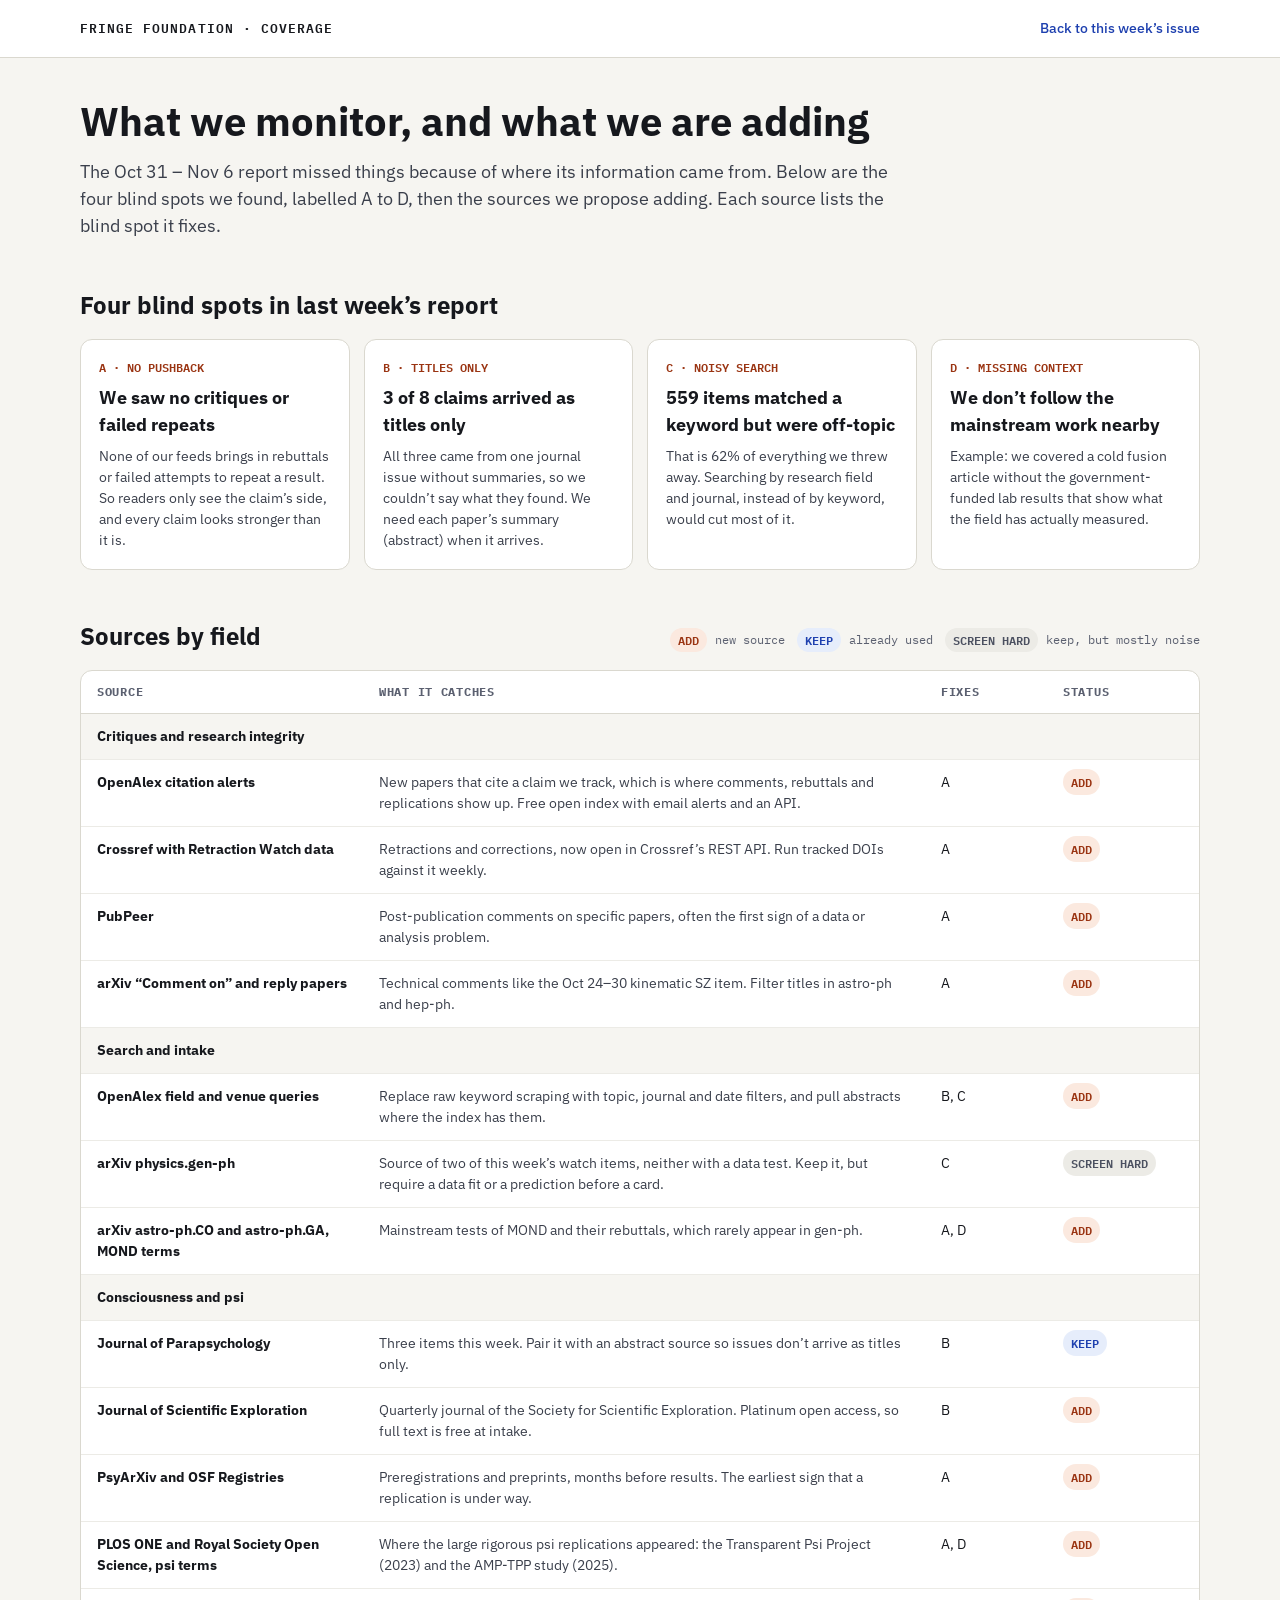
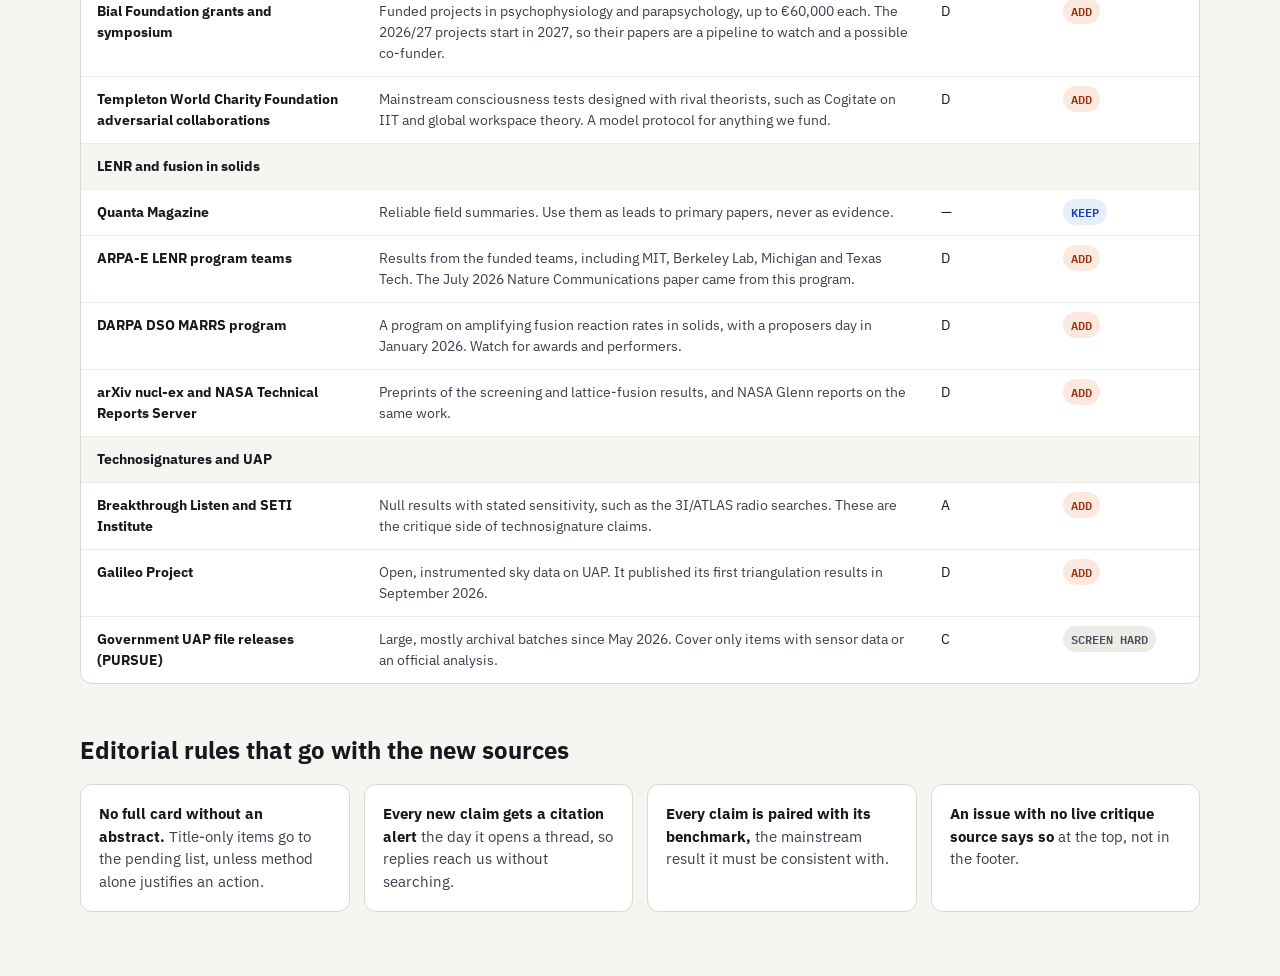
==== templates/coverage.html @ 338f52b8 "Backfill archive from design canvases; add coverage page and Fringe inbox version - Port Daily Brief" ====
<!doctype html>
<html lang="en">
<head>
<meta charset="utf-8">
<meta name="viewport" content="width=device-width, initial-scale=1">
<title>Fringe Foundation · Coverage and sources</title>
<link rel="preconnect" href="https://fonts.googleapis.com">
<link rel="preconnect" href="https://fonts.gstatic.com" crossorigin>
<link href="https://fonts.googleapis.com/css2?family=IBM+Plex+Mono:wght@400;500;600&family=IBM+Plex+Sans:wght@400;500;600;700&display=swap" rel="stylesheet">
<style>
body{margin:0;background:#F6F5F1}
a{color:#1E40AF}a:hover{color:#16181D}
</style>
</head>
<body>
<div style="background: #F6F5F1; color: #16181D; font-family: 'IBM Plex Sans', system-ui, sans-serif; font-size: 16px; line-height: 1.5; padding: 0 0 64px 0">

<header style="border-bottom: 1px solid #DAD8CF; background: #FFFFFF">
<div style="max-width: 1120px; margin: 0 auto; padding: 18px 32px; display: flex; flex-wrap: wrap; gap: 12px 24px; align-items: center; justify-content: space-between">
<div style="font-family: 'IBM Plex Mono', monospace; font-size: 13px; font-weight: 600; letter-spacing: 0.08em">FRINGE FOUNDATION · COVERAGE</div>
<a href="index.html" style="font-size: 14px; font-weight: 500; text-decoration: none">Back to this week’s issue</a>
</div>
</header>

<main style="max-width: 1120px; margin: 0 auto; padding: 40px 32px 0 32px; display: flex; flex-direction: column; gap: 48px">

<section aria-labelledby="h-s" style="display: flex; flex-direction: column; gap: 14px">
<h1 id="h-s" style="margin: 0; font-size: 40px; line-height: 1.15; font-weight: 700; max-width: 900px">What we monitor, and what we are adding</h1>
<p style="margin: 0; font-size: 18px; color: #3A3F4B; max-width: 820px">The Oct 31 – Nov 6 report missed things because of where its information came from. Below are the four blind spots we found, labelled A to D, then the sources we propose adding. Each source lists the blind spot it fixes.</p>
</section>

<section aria-labelledby="h-gaps" style="display: flex; flex-direction: column; gap: 16px">
<h2 id="h-gaps" style="margin: 0; font-size: 24px; font-weight: 700">Four blind spots in last week’s report</h2>
<div style="display: grid; grid-template-columns: repeat(auto-fit, minmax(240px, 1fr)); gap: 14px">
<div style="background: #FFFFFF; border: 1px solid #DAD8CF; border-radius: 12px; padding: 18px; display: flex; flex-direction: column; gap: 8px">
<div style="font-family: 'IBM Plex Mono', monospace; font-size: 12px; color: #9A3412; font-weight: 600">A · NO PUSHBACK</div>
<div style="font-weight: 700; font-size: 18px">We saw no critiques or failed repeats</div>
<div style="font-size: 14px; color: #3A3F4B">None of our feeds brings in rebuttals or failed attempts to repeat a result. So readers only see the claim’s side, and every claim looks stronger than it is.</div>
</div>
<div style="background: #FFFFFF; border: 1px solid #DAD8CF; border-radius: 12px; padding: 18px; display: flex; flex-direction: column; gap: 8px">
<div style="font-family: 'IBM Plex Mono', monospace; font-size: 12px; color: #9A3412; font-weight: 600">B · TITLES ONLY</div>
<div style="font-weight: 700; font-size: 18px">3 of 8 claims arrived as titles only</div>
<div style="font-size: 14px; color: #3A3F4B">All three came from one journal issue without summaries, so we couldn’t say what they found. We need each paper’s summary (abstract) when it arrives.</div>
</div>
<div style="background: #FFFFFF; border: 1px solid #DAD8CF; border-radius: 12px; padding: 18px; display: flex; flex-direction: column; gap: 8px">
<div style="font-family: 'IBM Plex Mono', monospace; font-size: 12px; color: #9A3412; font-weight: 600">C · NOISY SEARCH</div>
<div style="font-weight: 700; font-size: 18px">559 items matched a keyword but were off-topic</div>
<div style="font-size: 14px; color: #3A3F4B">That is 62% of everything we threw away. Searching by research field and journal, instead of by keyword, would cut most of it.</div>
</div>
<div style="background: #FFFFFF; border: 1px solid #DAD8CF; border-radius: 12px; padding: 18px; display: flex; flex-direction: column; gap: 8px">
<div style="font-family: 'IBM Plex Mono', monospace; font-size: 12px; color: #9A3412; font-weight: 600">D · MISSING CONTEXT</div>
<div style="font-weight: 700; font-size: 18px">We don’t follow the mainstream work nearby</div>
<div style="font-size: 14px; color: #3A3F4B">Example: we covered a cold fusion article without the government-funded lab results that show what the field has actually measured.</div>
</div>
</div>
</section>

<section aria-labelledby="h-list" style="display: flex; flex-direction: column; gap: 16px">
<div style="display: flex; flex-wrap: wrap; align-items: baseline; justify-content: space-between; gap: 8px">
<h2 id="h-list" style="margin: 0; font-size: 24px; font-weight: 700">Sources by field</h2>
<div style="display: flex; flex-wrap: wrap; gap: 8px; font-size: 12px; font-family: 'IBM Plex Mono', monospace">
<span style="background: #FBE9DF; color: #9A3412; font-weight: 600; padding: 3px 8px; border-radius: 999px">ADD</span><span style="color: #5B6070; padding: 3px 4px 3px 0">new source</span>
<span style="background: #E6EDFB; color: #1E40AF; font-weight: 600; padding: 3px 8px; border-radius: 999px">KEEP</span><span style="color: #5B6070; padding: 3px 4px 3px 0">already used</span>
<span style="background: #ECEBE6; color: #4B5060; font-weight: 600; padding: 3px 8px; border-radius: 999px">SCREEN HARD</span><span style="color: #5B6070; padding: 3px 0">keep, but mostly noise</span>
</div>
</div>

<div style="overflow-x: auto; background: #FFFFFF; border: 1px solid #DAD8CF; border-radius: 12px">
<table style="width: 100%; min-width: 900px; border-collapse: collapse; font-size: 14px">
<thead>
<tr style="text-align: left; font-family: 'IBM Plex Mono', monospace; font-size: 12px; letter-spacing: 0.06em; color: #5B6070; text-transform: uppercase">
<th scope="col" style="padding: 12px 16px; border-bottom: 1px solid #DAD8CF; width: 250px">Source</th>
<th scope="col" style="padding: 12px 16px; border-bottom: 1px solid #DAD8CF">What it catches</th>
<th scope="col" style="padding: 12px 16px; border-bottom: 1px solid #DAD8CF; width: 90px">Fixes</th>
<th scope="col" style="padding: 12px 16px; border-bottom: 1px solid #DAD8CF; width: 120px">Status</th>
</tr>
</thead>
<tbody>
<tr><td colspan="4" style="padding: 12px 16px; background: #F6F5F1; font-weight: 700; border-bottom: 1px solid #ECEBE6">Critiques and research integrity</td></tr>
<tr style="vertical-align: top"><td style="padding: 12px 16px; border-bottom: 1px solid #ECEBE6"><strong>OpenAlex citation alerts</strong></td><td style="padding: 12px 16px; border-bottom: 1px solid #ECEBE6; color: #3A3F4B">New papers that cite a claim we track, which is where comments, rebuttals and replications show up. Free open index with email alerts and an API.</td><td style="padding: 12px 16px; border-bottom: 1px solid #ECEBE6">A</td><td style="padding: 12px 16px; border-bottom: 1px solid #ECEBE6"><span style="background: #FBE9DF; color: #9A3412; font-weight: 600; font-size: 12px; padding: 3px 8px; border-radius: 999px; font-family: 'IBM Plex Mono', monospace">ADD</span></td></tr>
<tr style="vertical-align: top"><td style="padding: 12px 16px; border-bottom: 1px solid #ECEBE6"><strong>Crossref with Retraction Watch data</strong></td><td style="padding: 12px 16px; border-bottom: 1px solid #ECEBE6; color: #3A3F4B">Retractions and corrections, now open in Crossref’s REST API. Run tracked DOIs against it weekly.</td><td style="padding: 12px 16px; border-bottom: 1px solid #ECEBE6">A</td><td style="padding: 12px 16px; border-bottom: 1px solid #ECEBE6"><span style="background: #FBE9DF; color: #9A3412; font-weight: 600; font-size: 12px; padding: 3px 8px; border-radius: 999px; font-family: 'IBM Plex Mono', monospace">ADD</span></td></tr>
<tr style="vertical-align: top"><td style="padding: 12px 16px; border-bottom: 1px solid #ECEBE6"><strong>PubPeer</strong></td><td style="padding: 12px 16px; border-bottom: 1px solid #ECEBE6; color: #3A3F4B">Post-publication comments on specific papers, often the first sign of a data or analysis problem.</td><td style="padding: 12px 16px; border-bottom: 1px solid #ECEBE6">A</td><td style="padding: 12px 16px; border-bottom: 1px solid #ECEBE6"><span style="background: #FBE9DF; color: #9A3412; font-weight: 600; font-size: 12px; padding: 3px 8px; border-radius: 999px; font-family: 'IBM Plex Mono', monospace">ADD</span></td></tr>
<tr style="vertical-align: top"><td style="padding: 12px 16px; border-bottom: 1px solid #ECEBE6"><strong>arXiv “Comment on” and reply papers</strong></td><td style="padding: 12px 16px; border-bottom: 1px solid #ECEBE6; color: #3A3F4B">Technical comments like the Oct 24–30 kinematic SZ item. Filter titles in astro-ph and hep-ph.</td><td style="padding: 12px 16px; border-bottom: 1px solid #ECEBE6">A</td><td style="padding: 12px 16px; border-bottom: 1px solid #ECEBE6"><span style="background: #FBE9DF; color: #9A3412; font-weight: 600; font-size: 12px; padding: 3px 8px; border-radius: 999px; font-family: 'IBM Plex Mono', monospace">ADD</span></td></tr>

<tr><td colspan="4" style="padding: 12px 16px; background: #F6F5F1; font-weight: 700; border-bottom: 1px solid #ECEBE6">Search and intake</td></tr>
<tr style="vertical-align: top"><td style="padding: 12px 16px; border-bottom: 1px solid #ECEBE6"><strong>OpenAlex field and venue queries</strong></td><td style="padding: 12px 16px; border-bottom: 1px solid #ECEBE6; color: #3A3F4B">Replace raw keyword scraping with topic, journal and date filters, and pull abstracts where the index has them.</td><td style="padding: 12px 16px; border-bottom: 1px solid #ECEBE6">B, C</td><td style="padding: 12px 16px; border-bottom: 1px solid #ECEBE6"><span style="background: #FBE9DF; color: #9A3412; font-weight: 600; font-size: 12px; padding: 3px 8px; border-radius: 999px; font-family: 'IBM Plex Mono', monospace">ADD</span></td></tr>
<tr style="vertical-align: top"><td style="padding: 12px 16px; border-bottom: 1px solid #ECEBE6"><strong>arXiv physics.gen-ph</strong></td><td style="padding: 12px 16px; border-bottom: 1px solid #ECEBE6; color: #3A3F4B">Source of two of this week’s watch items, neither with a data test. Keep it, but require a data fit or a prediction before a card.</td><td style="padding: 12px 16px; border-bottom: 1px solid #ECEBE6">C</td><td style="padding: 12px 16px; border-bottom: 1px solid #ECEBE6"><span style="background: #ECEBE6; color: #4B5060; font-weight: 600; font-size: 12px; padding: 3px 8px; border-radius: 999px; font-family: 'IBM Plex Mono', monospace">SCREEN HARD</span></td></tr>
<tr style="vertical-align: top"><td style="padding: 12px 16px; border-bottom: 1px solid #ECEBE6"><strong>arXiv astro-ph.CO and astro-ph.GA, MOND terms</strong></td><td style="padding: 12px 16px; border-bottom: 1px solid #ECEBE6; color: #3A3F4B">Mainstream tests of MOND and their rebuttals, which rarely appear in gen-ph.</td><td style="padding: 12px 16px; border-bottom: 1px solid #ECEBE6">A, D</td><td style="padding: 12px 16px; border-bottom: 1px solid #ECEBE6"><span style="background: #FBE9DF; color: #9A3412; font-weight: 600; font-size: 12px; padding: 3px 8px; border-radius: 999px; font-family: 'IBM Plex Mono', monospace">ADD</span></td></tr>

<tr><td colspan="4" style="padding: 12px 16px; background: #F6F5F1; font-weight: 700; border-bottom: 1px solid #ECEBE6">Consciousness and psi</td></tr>
<tr style="vertical-align: top"><td style="padding: 12px 16px; border-bottom: 1px solid #ECEBE6"><strong>Journal of Parapsychology</strong></td><td style="padding: 12px 16px; border-bottom: 1px solid #ECEBE6; color: #3A3F4B">Three items this week. Pair it with an abstract source so issues don’t arrive as titles only.</td><td style="padding: 12px 16px; border-bottom: 1px solid #ECEBE6">B</td><td style="padding: 12px 16px; border-bottom: 1px solid #ECEBE6"><span style="background: #E6EDFB; color: #1E40AF; font-weight: 600; font-size: 12px; padding: 3px 8px; border-radius: 999px; font-family: 'IBM Plex Mono', monospace">KEEP</span></td></tr>
<tr style="vertical-align: top"><td style="padding: 12px 16px; border-bottom: 1px solid #ECEBE6"><strong>Journal of Scientific Exploration</strong></td><td style="padding: 12px 16px; border-bottom: 1px solid #ECEBE6; color: #3A3F4B">Quarterly journal of the Society for Scientific Exploration. Platinum open access, so full text is free at intake.</td><td style="padding: 12px 16px; border-bottom: 1px solid #ECEBE6">B</td><td style="padding: 12px 16px; border-bottom: 1px solid #ECEBE6"><span style="background: #FBE9DF; color: #9A3412; font-weight: 600; font-size: 12px; padding: 3px 8px; border-radius: 999px; font-family: 'IBM Plex Mono', monospace">ADD</span></td></tr>
<tr style="vertical-align: top"><td style="padding: 12px 16px; border-bottom: 1px solid #ECEBE6"><strong>PsyArXiv and OSF Registries</strong></td><td style="padding: 12px 16px; border-bottom: 1px solid #ECEBE6; color: #3A3F4B">Preregistrations and preprints, months before results. The earliest sign that a replication is under way.</td><td style="padding: 12px 16px; border-bottom: 1px solid #ECEBE6">A</td><td style="padding: 12px 16px; border-bottom: 1px solid #ECEBE6"><span style="background: #FBE9DF; color: #9A3412; font-weight: 600; font-size: 12px; padding: 3px 8px; border-radius: 999px; font-family: 'IBM Plex Mono', monospace">ADD</span></td></tr>
<tr style="vertical-align: top"><td style="padding: 12px 16px; border-bottom: 1px solid #ECEBE6"><strong>PLOS ONE and Royal Society Open Science, psi terms</strong></td><td style="padding: 12px 16px; border-bottom: 1px solid #ECEBE6; color: #3A3F4B">Where the large rigorous psi replications appeared: the Transparent Psi Project (2023) and the AMP-TPP study (2025).</td><td style="padding: 12px 16px; border-bottom: 1px solid #ECEBE6">A, D</td><td style="padding: 12px 16px; border-bottom: 1px solid #ECEBE6"><span style="background: #FBE9DF; color: #9A3412; font-weight: 600; font-size: 12px; padding: 3px 8px; border-radius: 999px; font-family: 'IBM Plex Mono', monospace">ADD</span></td></tr>
<tr style="vertical-align: top"><td style="padding: 12px 16px; border-bottom: 1px solid #ECEBE6"><strong>Bial Foundation grants and symposium</strong></td><td style="padding: 12px 16px; border-bottom: 1px solid #ECEBE6; color: #3A3F4B">Funded projects in psychophysiology and parapsychology, up to €60,000 each. The 2026/27 projects start in 2027, so their papers are a pipeline to watch and a possible co-funder.</td><td style="padding: 12px 16px; border-bottom: 1px solid #ECEBE6">D</td><td style="padding: 12px 16px; border-bottom: 1px solid #ECEBE6"><span style="background: #FBE9DF; color: #9A3412; font-weight: 600; font-size: 12px; padding: 3px 8px; border-radius: 999px; font-family: 'IBM Plex Mono', monospace">ADD</span></td></tr>
<tr style="vertical-align: top"><td style="padding: 12px 16px; border-bottom: 1px solid #ECEBE6"><strong>Templeton World Charity Foundation adversarial collaborations</strong></td><td style="padding: 12px 16px; border-bottom: 1px solid #ECEBE6; color: #3A3F4B">Mainstream consciousness tests designed with rival theorists, such as Cogitate on IIT and global workspace theory. A model protocol for anything we fund.</td><td style="padding: 12px 16px; border-bottom: 1px solid #ECEBE6">D</td><td style="padding: 12px 16px; border-bottom: 1px solid #ECEBE6"><span style="background: #FBE9DF; color: #9A3412; font-weight: 600; font-size: 12px; padding: 3px 8px; border-radius: 999px; font-family: 'IBM Plex Mono', monospace">ADD</span></td></tr>

<tr><td colspan="4" style="padding: 12px 16px; background: #F6F5F1; font-weight: 700; border-bottom: 1px solid #ECEBE6">LENR and fusion in solids</td></tr>
<tr style="vertical-align: top"><td style="padding: 12px 16px; border-bottom: 1px solid #ECEBE6"><strong>Quanta Magazine</strong></td><td style="padding: 12px 16px; border-bottom: 1px solid #ECEBE6; color: #3A3F4B">Reliable field summaries. Use them as leads to primary papers, never as evidence.</td><td style="padding: 12px 16px; border-bottom: 1px solid #ECEBE6">—</td><td style="padding: 12px 16px; border-bottom: 1px solid #ECEBE6"><span style="background: #E6EDFB; color: #1E40AF; font-weight: 600; font-size: 12px; padding: 3px 8px; border-radius: 999px; font-family: 'IBM Plex Mono', monospace">KEEP</span></td></tr>
<tr style="vertical-align: top"><td style="padding: 12px 16px; border-bottom: 1px solid #ECEBE6"><strong>ARPA-E LENR program teams</strong></td><td style="padding: 12px 16px; border-bottom: 1px solid #ECEBE6; color: #3A3F4B">Results from the funded teams, including MIT, Berkeley Lab, Michigan and Texas Tech. The July 2026 Nature Communications paper came from this program.</td><td style="padding: 12px 16px; border-bottom: 1px solid #ECEBE6">D</td><td style="padding: 12px 16px; border-bottom: 1px solid #ECEBE6"><span style="background: #FBE9DF; color: #9A3412; font-weight: 600; font-size: 12px; padding: 3px 8px; border-radius: 999px; font-family: 'IBM Plex Mono', monospace">ADD</span></td></tr>
<tr style="vertical-align: top"><td style="padding: 12px 16px; border-bottom: 1px solid #ECEBE6"><strong>DARPA DSO MARRS program</strong></td><td style="padding: 12px 16px; border-bottom: 1px solid #ECEBE6; color: #3A3F4B">A program on amplifying fusion reaction rates in solids, with a proposers day in January 2026. Watch for awards and performers.</td><td style="padding: 12px 16px; border-bottom: 1px solid #ECEBE6">D</td><td style="padding: 12px 16px; border-bottom: 1px solid #ECEBE6"><span style="background: #FBE9DF; color: #9A3412; font-weight: 600; font-size: 12px; padding: 3px 8px; border-radius: 999px; font-family: 'IBM Plex Mono', monospace">ADD</span></td></tr>
<tr style="vertical-align: top"><td style="padding: 12px 16px; border-bottom: 1px solid #ECEBE6"><strong>arXiv nucl-ex and NASA Technical Reports Server</strong></td><td style="padding: 12px 16px; border-bottom: 1px solid #ECEBE6; color: #3A3F4B">Preprints of the screening and lattice-fusion results, and NASA Glenn reports on the same work.</td><td style="padding: 12px 16px; border-bottom: 1px solid #ECEBE6">D</td><td style="padding: 12px 16px; border-bottom: 1px solid #ECEBE6"><span style="background: #FBE9DF; color: #9A3412; font-weight: 600; font-size: 12px; padding: 3px 8px; border-radius: 999px; font-family: 'IBM Plex Mono', monospace">ADD</span></td></tr>

<tr><td colspan="4" style="padding: 12px 16px; background: #F6F5F1; font-weight: 700; border-bottom: 1px solid #ECEBE6">Technosignatures and UAP</td></tr>
<tr style="vertical-align: top"><td style="padding: 12px 16px; border-bottom: 1px solid #ECEBE6"><strong>Breakthrough Listen and SETI Institute</strong></td><td style="padding: 12px 16px; border-bottom: 1px solid #ECEBE6; color: #3A3F4B">Null results with stated sensitivity, such as the 3I/ATLAS radio searches. These are the critique side of technosignature claims.</td><td style="padding: 12px 16px; border-bottom: 1px solid #ECEBE6">A</td><td style="padding: 12px 16px; border-bottom: 1px solid #ECEBE6"><span style="background: #FBE9DF; color: #9A3412; font-weight: 600; font-size: 12px; padding: 3px 8px; border-radius: 999px; font-family: 'IBM Plex Mono', monospace">ADD</span></td></tr>
<tr style="vertical-align: top"><td style="padding: 12px 16px; border-bottom: 1px solid #ECEBE6"><strong>Galileo Project</strong></td><td style="padding: 12px 16px; border-bottom: 1px solid #ECEBE6; color: #3A3F4B">Open, instrumented sky data on UAP. It published its first triangulation results in September 2026.</td><td style="padding: 12px 16px; border-bottom: 1px solid #ECEBE6">D</td><td style="padding: 12px 16px; border-bottom: 1px solid #ECEBE6"><span style="background: #FBE9DF; color: #9A3412; font-weight: 600; font-size: 12px; padding: 3px 8px; border-radius: 999px; font-family: 'IBM Plex Mono', monospace">ADD</span></td></tr>
<tr style="vertical-align: top"><td style="padding: 12px 16px"><strong>Government UAP file releases (PURSUE)</strong></td><td style="padding: 12px 16px; color: #3A3F4B">Large, mostly archival batches since May 2026. Cover only items with sensor data or an official analysis.</td><td style="padding: 12px 16px">C</td><td style="padding: 12px 16px"><span style="background: #ECEBE6; color: #4B5060; font-weight: 600; font-size: 12px; padding: 3px 8px; border-radius: 999px; font-family: 'IBM Plex Mono', monospace">SCREEN HARD</span></td></tr>
</tbody>
</table>
</div>
</section>

<section aria-labelledby="h-rules" style="display: flex; flex-direction: column; gap: 16px">
<h2 id="h-rules" style="margin: 0; font-size: 24px; font-weight: 700">Editorial rules that go with the new sources</h2>
<div style="display: grid; grid-template-columns: repeat(auto-fit, minmax(240px, 1fr)); gap: 14px">
<div style="background: #FFFFFF; border: 1px solid #DAD8CF; border-radius: 12px; padding: 18px; font-size: 15px"><strong>No full card without an abstract.</strong> <span style="color: #3A3F4B">Title-only items go to the pending list, unless method alone justifies an action.</span></div>
<div style="background: #FFFFFF; border: 1px solid #DAD8CF; border-radius: 12px; padding: 18px; font-size: 15px"><strong>Every new claim gets a citation alert</strong> <span style="color: #3A3F4B">the day it opens a thread, so replies reach us without searching.</span></div>
<div style="background: #FFFFFF; border: 1px solid #DAD8CF; border-radius: 12px; padding: 18px; font-size: 15px"><strong>Every claim is paired with its benchmark,</strong> <span style="color: #3A3F4B">the mainstream result it must be consistent with.</span></div>
<div style="background: #FFFFFF; border: 1px solid #DAD8CF; border-radius: 12px; padding: 18px; font-size: 15px"><strong>An issue with no live critique source says so</strong> <span style="color: #3A3F4B">at the top, not in the footer.</span></div>
</div>
</section>
</main>
</div>
</body>
</html>
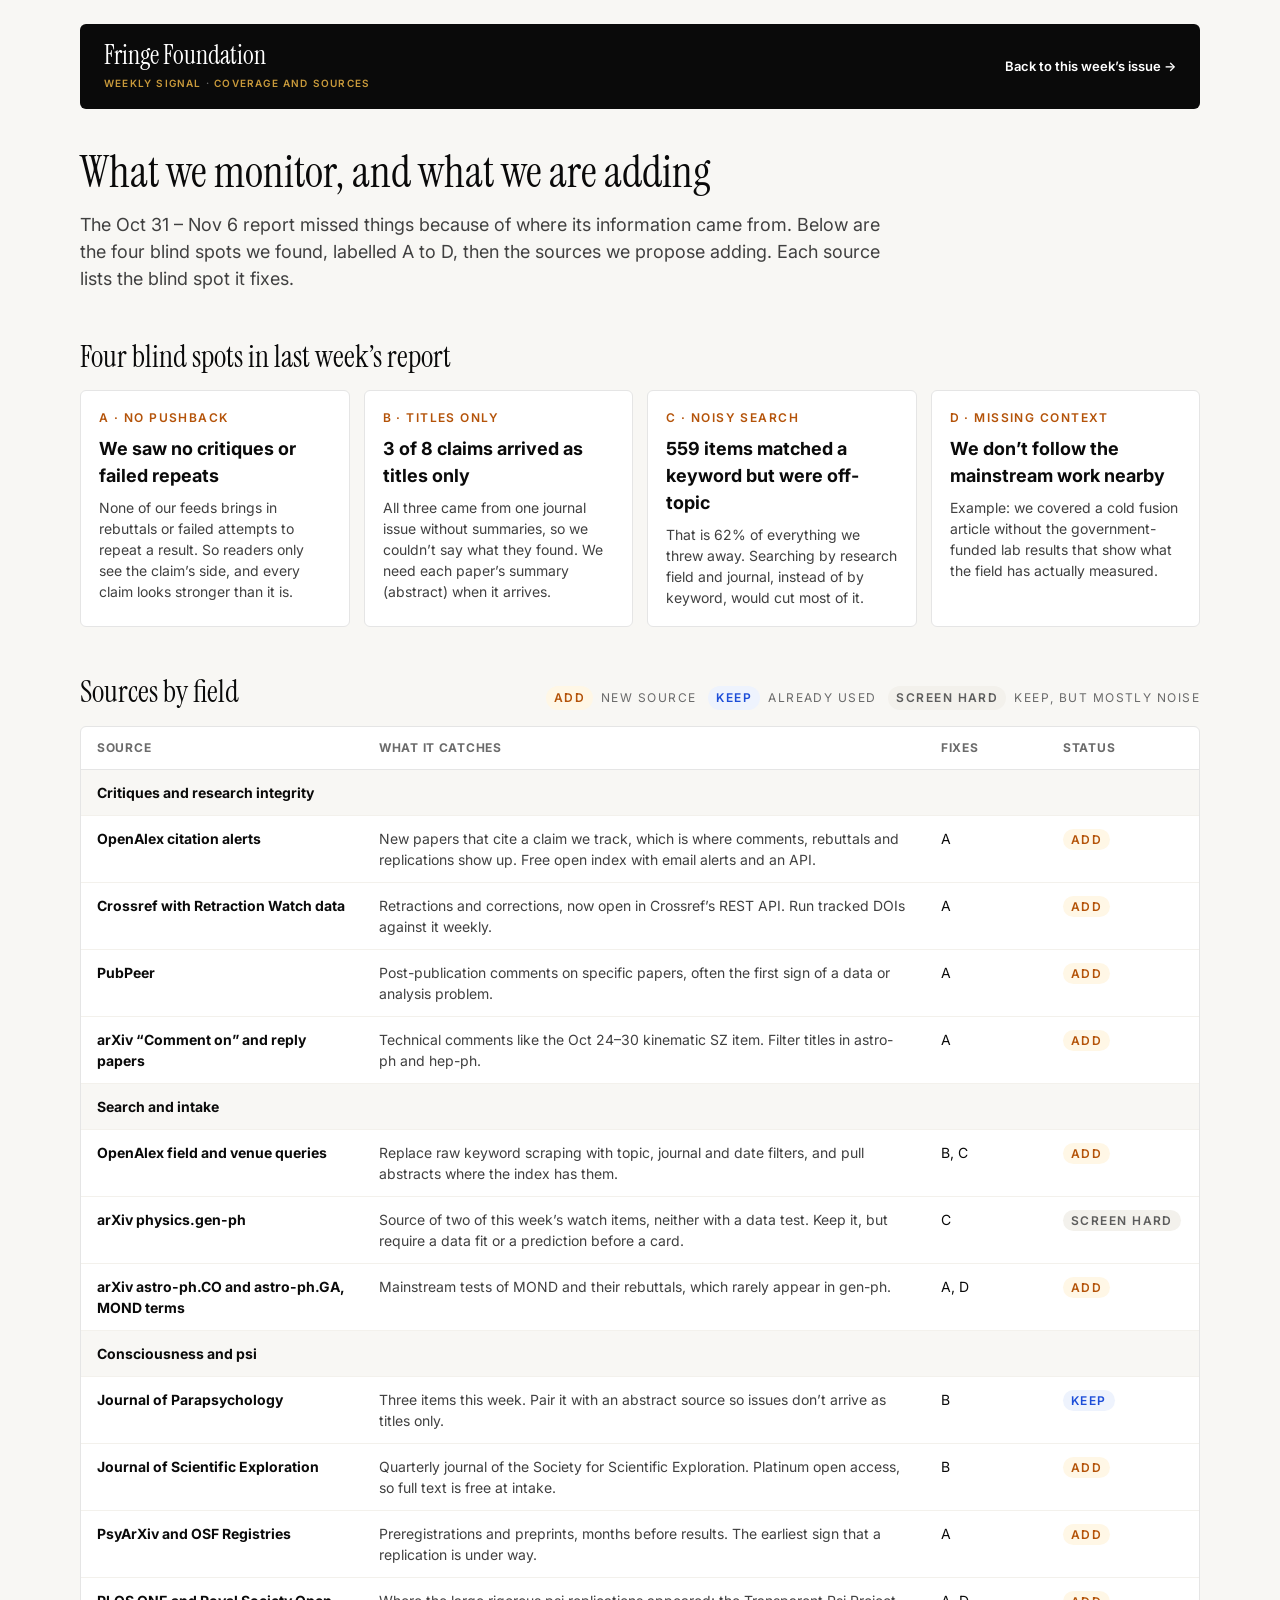
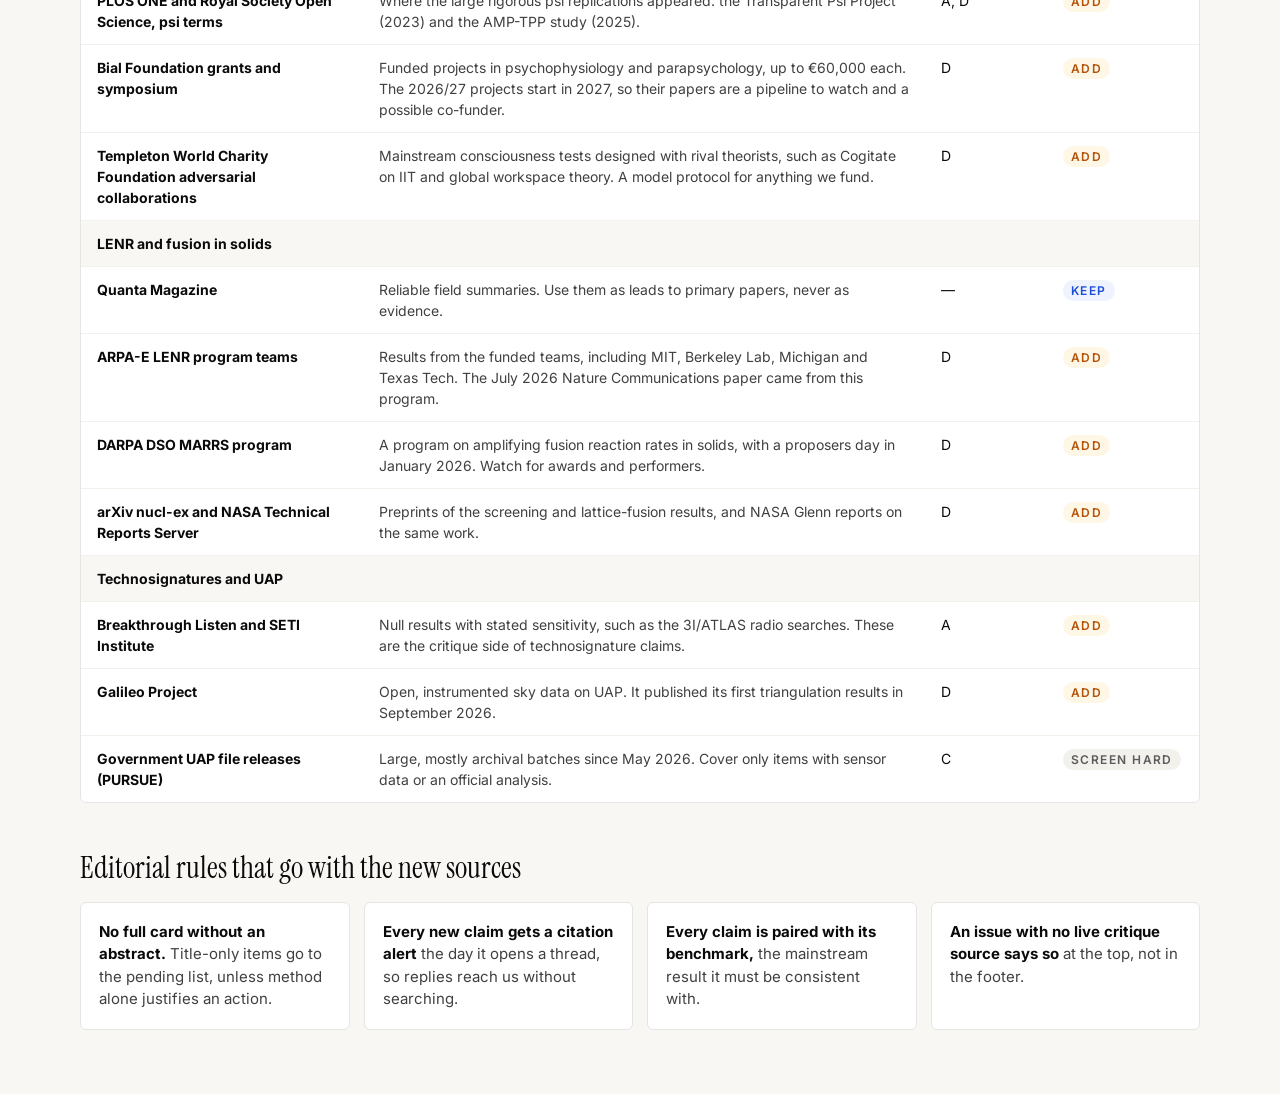
==== commit fb3e8568: "Daily Brief: switch to the approved M31 GP Daily Brief; restyle site on M31 design - Vendor the GP b" ====
--- a/templates/coverage.html
+++ b/templates/coverage.html
@@ -6,117 +6,121 @@
 <title>Fringe Foundation · Coverage and sources</title>
 <link rel="preconnect" href="https://fonts.googleapis.com">
 <link rel="preconnect" href="https://fonts.gstatic.com" crossorigin>
-<link href="https://fonts.googleapis.com/css2?family=IBM+Plex+Mono:wght@400;500;600&family=IBM+Plex+Sans:wght@400;500;600;700&display=swap" rel="stylesheet">
+<link href="https://fonts.googleapis.com/css2?family=Instrument+Serif:ital@0;1&family=Inter:wght@400;500;600;700&display=swap" rel="stylesheet">
 <style>
-body{margin:0;background:#F6F5F1}
-a{color:#1E40AF}a:hover{color:#16181D}
+body{margin:0;background:#f8f7f4}
+a{color:#0a0a0a}
+@media (max-width:600px){main{padding-left:16px !important;padding-right:16px !important}}
 </style>
 </head>
 <body>
-<div style="background: #F6F5F1; color: #16181D; font-family: 'IBM Plex Sans', system-ui, sans-serif; font-size: 16px; line-height: 1.5; padding: 0 0 64px 0">
+<div style="background: #f8f7f4; color: #0a0a0a; font-family: Inter, -apple-system, 'Segoe UI', Roboto, Helvetica, Arial, sans-serif; font-size: 16px; line-height: 1.5; padding: 0 0 64px 0">
 
-<header style="border-bottom: 1px solid #DAD8CF; background: #FFFFFF">
-<div style="max-width: 1120px; margin: 0 auto; padding: 18px 32px; display: flex; flex-wrap: wrap; gap: 12px 24px; align-items: center; justify-content: space-between">
-<div style="font-family: 'IBM Plex Mono', monospace; font-size: 13px; font-weight: 600; letter-spacing: 0.08em">FRINGE FOUNDATION · COVERAGE</div>
-<a href="index.html" style="font-size: 14px; font-weight: 500; text-decoration: none">Back to this week’s issue</a>
+<div style="max-width: 1120px; margin: 0 auto; padding: 24px 16px 0">
+<header class="mast" style="background: #0a0a0a; padding: 18px 24px; border-radius: 6px; display: flex; flex-wrap: wrap; gap: 12px 24px; align-items: center; justify-content: space-between">
+<div>
+<a href="../index.html" style="font-family: 'Instrument Serif', Georgia, serif; font-size: 26px; line-height: 1; color: #FFFFFF; text-decoration: none">Fringe Foundation</a>
+<div style="font-size: 10px; font-weight: 600; letter-spacing: 0.12em; text-transform: uppercase; color: #c99a3b; margin-top: 6px">Weekly Signal <span style="color: #6b6b6b">·</span> Coverage and sources</div>
 </div>
+<a href="index.html" style="font-size: 13px; font-weight: 600; color: #FFFFFF; text-decoration: none">Back to this week’s issue &rarr;</a>
 </header>
+</div>
 
 <main style="max-width: 1120px; margin: 0 auto; padding: 40px 32px 0 32px; display: flex; flex-direction: column; gap: 48px">
 
 <section aria-labelledby="h-s" style="display: flex; flex-direction: column; gap: 14px">
-<h1 id="h-s" style="margin: 0; font-size: 40px; line-height: 1.15; font-weight: 700; max-width: 900px">What we monitor, and what we are adding</h1>
-<p style="margin: 0; font-size: 18px; color: #3A3F4B; max-width: 820px">The Oct 31 – Nov 6 report missed things because of where its information came from. Below are the four blind spots we found, labelled A to D, then the sources we propose adding. Each source lists the blind spot it fixes.</p>
+<h1 id="h-s" style="margin: 0; font-family: 'Instrument Serif', Georgia, serif; font-size: 44px; line-height: 1.08; font-weight: 400; max-width: 900px">What we monitor, and what we are adding</h1>
+<p style="margin: 0; font-size: 18px; color: #404040; max-width: 820px">The Oct 31 – Nov 6 report missed things because of where its information came from. Below are the four blind spots we found, labelled A to D, then the sources we propose adding. Each source lists the blind spot it fixes.</p>
 </section>
 
 <section aria-labelledby="h-gaps" style="display: flex; flex-direction: column; gap: 16px">
-<h2 id="h-gaps" style="margin: 0; font-size: 24px; font-weight: 700">Four blind spots in last week’s report</h2>
+<h2 id="h-gaps" style="margin: 0; font-family: 'Instrument Serif', Georgia, serif; font-size: 30px; line-height: 1.15; font-weight: 400">Four blind spots in last week’s report</h2>
 <div style="display: grid; grid-template-columns: repeat(auto-fit, minmax(240px, 1fr)); gap: 14px">
-<div style="background: #FFFFFF; border: 1px solid #DAD8CF; border-radius: 12px; padding: 18px; display: flex; flex-direction: column; gap: 8px">
-<div style="font-family: 'IBM Plex Mono', monospace; font-size: 12px; color: #9A3412; font-weight: 600">A · NO PUSHBACK</div>
+<div style="background: #FFFFFF; border: 1px solid #e5e5e5; border-radius: 6px; padding: 18px; display: flex; flex-direction: column; gap: 8px">
+<div style="font-family: Inter, sans-serif; letter-spacing: 0.12em; text-transform: uppercase; font-size: 12px; color: #b45309; font-weight: 600">A · NO PUSHBACK</div>
 <div style="font-weight: 700; font-size: 18px">We saw no critiques or failed repeats</div>
-<div style="font-size: 14px; color: #3A3F4B">None of our feeds brings in rebuttals or failed attempts to repeat a result. So readers only see the claim’s side, and every claim looks stronger than it is.</div>
+<div style="font-size: 14px; color: #404040">None of our feeds brings in rebuttals or failed attempts to repeat a result. So readers only see the claim’s side, and every claim looks stronger than it is.</div>
 </div>
-<div style="background: #FFFFFF; border: 1px solid #DAD8CF; border-radius: 12px; padding: 18px; display: flex; flex-direction: column; gap: 8px">
-<div style="font-family: 'IBM Plex Mono', monospace; font-size: 12px; color: #9A3412; font-weight: 600">B · TITLES ONLY</div>
+<div style="background: #FFFFFF; border: 1px solid #e5e5e5; border-radius: 6px; padding: 18px; display: flex; flex-direction: column; gap: 8px">
+<div style="font-family: Inter, sans-serif; letter-spacing: 0.12em; text-transform: uppercase; font-size: 12px; color: #b45309; font-weight: 600">B · TITLES ONLY</div>
 <div style="font-weight: 700; font-size: 18px">3 of 8 claims arrived as titles only</div>
-<div style="font-size: 14px; color: #3A3F4B">All three came from one journal issue without summaries, so we couldn’t say what they found. We need each paper’s summary (abstract) when it arrives.</div>
+<div style="font-size: 14px; color: #404040">All three came from one journal issue without summaries, so we couldn’t say what they found. We need each paper’s summary (abstract) when it arrives.</div>
 </div>
-<div style="background: #FFFFFF; border: 1px solid #DAD8CF; border-radius: 12px; padding: 18px; display: flex; flex-direction: column; gap: 8px">
-<div style="font-family: 'IBM Plex Mono', monospace; font-size: 12px; color: #9A3412; font-weight: 600">C · NOISY SEARCH</div>
+<div style="background: #FFFFFF; border: 1px solid #e5e5e5; border-radius: 6px; padding: 18px; display: flex; flex-direction: column; gap: 8px">
+<div style="font-family: Inter, sans-serif; letter-spacing: 0.12em; text-transform: uppercase; font-size: 12px; color: #b45309; font-weight: 600">C · NOISY SEARCH</div>
 <div style="font-weight: 700; font-size: 18px">559 items matched a keyword but were off-topic</div>
-<div style="font-size: 14px; color: #3A3F4B">That is 62% of everything we threw away. Searching by research field and journal, instead of by keyword, would cut most of it.</div>
+<div style="font-size: 14px; color: #404040">That is 62% of everything we threw away. Searching by research field and journal, instead of by keyword, would cut most of it.</div>
 </div>
-<div style="background: #FFFFFF; border: 1px solid #DAD8CF; border-radius: 12px; padding: 18px; display: flex; flex-direction: column; gap: 8px">
-<div style="font-family: 'IBM Plex Mono', monospace; font-size: 12px; color: #9A3412; font-weight: 600">D · MISSING CONTEXT</div>
+<div style="background: #FFFFFF; border: 1px solid #e5e5e5; border-radius: 6px; padding: 18px; display: flex; flex-direction: column; gap: 8px">
+<div style="font-family: Inter, sans-serif; letter-spacing: 0.12em; text-transform: uppercase; font-size: 12px; color: #b45309; font-weight: 600">D · MISSING CONTEXT</div>
 <div style="font-weight: 700; font-size: 18px">We don’t follow the mainstream work nearby</div>
-<div style="font-size: 14px; color: #3A3F4B">Example: we covered a cold fusion article without the government-funded lab results that show what the field has actually measured.</div>
+<div style="font-size: 14px; color: #404040">Example: we covered a cold fusion article without the government-funded lab results that show what the field has actually measured.</div>
 </div>
 </div>
 </section>
 
 <section aria-labelledby="h-list" style="display: flex; flex-direction: column; gap: 16px">
 <div style="display: flex; flex-wrap: wrap; align-items: baseline; justify-content: space-between; gap: 8px">
-<h2 id="h-list" style="margin: 0; font-size: 24px; font-weight: 700">Sources by field</h2>
-<div style="display: flex; flex-wrap: wrap; gap: 8px; font-size: 12px; font-family: 'IBM Plex Mono', monospace">
-<span style="background: #FBE9DF; color: #9A3412; font-weight: 600; padding: 3px 8px; border-radius: 999px">ADD</span><span style="color: #5B6070; padding: 3px 4px 3px 0">new source</span>
-<span style="background: #E6EDFB; color: #1E40AF; font-weight: 600; padding: 3px 8px; border-radius: 999px">KEEP</span><span style="color: #5B6070; padding: 3px 4px 3px 0">already used</span>
-<span style="background: #ECEBE6; color: #4B5060; font-weight: 600; padding: 3px 8px; border-radius: 999px">SCREEN HARD</span><span style="color: #5B6070; padding: 3px 0">keep, but mostly noise</span>
+<h2 id="h-list" style="margin: 0; font-family: 'Instrument Serif', Georgia, serif; font-size: 30px; line-height: 1.15; font-weight: 400">Sources by field</h2>
+<div style="display: flex; flex-wrap: wrap; gap: 8px; font-size: 12px; font-family: Inter, sans-serif; letter-spacing: 0.12em; text-transform: uppercase">
+<span style="background: #fff7e6; color: #b45309; font-weight: 600; padding: 3px 8px; border-radius: 999px">ADD</span><span style="color: #6b6b6b; padding: 3px 4px 3px 0">new source</span>
+<span style="background: #eef3fd; color: #1d4ed8; font-weight: 600; padding: 3px 8px; border-radius: 999px">KEEP</span><span style="color: #6b6b6b; padding: 3px 4px 3px 0">already used</span>
+<span style="background: #f3f1ec; color: #5c5c5c; font-weight: 600; padding: 3px 8px; border-radius: 999px">SCREEN HARD</span><span style="color: #6b6b6b; padding: 3px 0">keep, but mostly noise</span>
 </div>
 </div>
 
-<div style="overflow-x: auto; background: #FFFFFF; border: 1px solid #DAD8CF; border-radius: 12px">
+<div style="overflow-x: auto; background: #FFFFFF; border: 1px solid #e5e5e5; border-radius: 6px">
 <table style="width: 100%; min-width: 900px; border-collapse: collapse; font-size: 14px">
 <thead>
-<tr style="text-align: left; font-family: 'IBM Plex Mono', monospace; font-size: 12px; letter-spacing: 0.06em; color: #5B6070; text-transform: uppercase">
-<th scope="col" style="padding: 12px 16px; border-bottom: 1px solid #DAD8CF; width: 250px">Source</th>
-<th scope="col" style="padding: 12px 16px; border-bottom: 1px solid #DAD8CF">What it catches</th>
-<th scope="col" style="padding: 12px 16px; border-bottom: 1px solid #DAD8CF; width: 90px">Fixes</th>
-<th scope="col" style="padding: 12px 16px; border-bottom: 1px solid #DAD8CF; width: 120px">Status</th>
+<tr style="text-align: left; font-family: Inter, sans-serif; letter-spacing: 0.12em; text-transform: uppercase; font-size: 12px; letter-spacing: 0.06em; color: #6b6b6b; text-transform: uppercase">
+<th scope="col" style="padding: 12px 16px; border-bottom: 1px solid #e5e5e5; width: 250px">Source</th>
+<th scope="col" style="padding: 12px 16px; border-bottom: 1px solid #e5e5e5">What it catches</th>
+<th scope="col" style="padding: 12px 16px; border-bottom: 1px solid #e5e5e5; width: 90px">Fixes</th>
+<th scope="col" style="padding: 12px 16px; border-bottom: 1px solid #e5e5e5; width: 120px">Status</th>
 </tr>
 </thead>
 <tbody>
-<tr><td colspan="4" style="padding: 12px 16px; background: #F6F5F1; font-weight: 700; border-bottom: 1px solid #ECEBE6">Critiques and research integrity</td></tr>
-<tr style="vertical-align: top"><td style="padding: 12px 16px; border-bottom: 1px solid #ECEBE6"><strong>OpenAlex citation alerts</strong></td><td style="padding: 12px 16px; border-bottom: 1px solid #ECEBE6; color: #3A3F4B">New papers that cite a claim we track, which is where comments, rebuttals and replications show up. Free open index with email alerts and an API.</td><td style="padding: 12px 16px; border-bottom: 1px solid #ECEBE6">A</td><td style="padding: 12px 16px; border-bottom: 1px solid #ECEBE6"><span style="background: #FBE9DF; color: #9A3412; font-weight: 600; font-size: 12px; padding: 3px 8px; border-radius: 999px; font-family: 'IBM Plex Mono', monospace">ADD</span></td></tr>
-<tr style="vertical-align: top"><td style="padding: 12px 16px; border-bottom: 1px solid #ECEBE6"><strong>Crossref with Retraction Watch data</strong></td><td style="padding: 12px 16px; border-bottom: 1px solid #ECEBE6; color: #3A3F4B">Retractions and corrections, now open in Crossref’s REST API. Run tracked DOIs against it weekly.</td><td style="padding: 12px 16px; border-bottom: 1px solid #ECEBE6">A</td><td style="padding: 12px 16px; border-bottom: 1px solid #ECEBE6"><span style="background: #FBE9DF; color: #9A3412; font-weight: 600; font-size: 12px; padding: 3px 8px; border-radius: 999px; font-family: 'IBM Plex Mono', monospace">ADD</span></td></tr>
-<tr style="vertical-align: top"><td style="padding: 12px 16px; border-bottom: 1px solid #ECEBE6"><strong>PubPeer</strong></td><td style="padding: 12px 16px; border-bottom: 1px solid #ECEBE6; color: #3A3F4B">Post-publication comments on specific papers, often the first sign of a data or analysis problem.</td><td style="padding: 12px 16px; border-bottom: 1px solid #ECEBE6">A</td><td style="padding: 12px 16px; border-bottom: 1px solid #ECEBE6"><span style="background: #FBE9DF; color: #9A3412; font-weight: 600; font-size: 12px; padding: 3px 8px; border-radius: 999px; font-family: 'IBM Plex Mono', monospace">ADD</span></td></tr>
-<tr style="vertical-align: top"><td style="padding: 12px 16px; border-bottom: 1px solid #ECEBE6"><strong>arXiv “Comment on” and reply papers</strong></td><td style="padding: 12px 16px; border-bottom: 1px solid #ECEBE6; color: #3A3F4B">Technical comments like the Oct 24–30 kinematic SZ item. Filter titles in astro-ph and hep-ph.</td><td style="padding: 12px 16px; border-bottom: 1px solid #ECEBE6">A</td><td style="padding: 12px 16px; border-bottom: 1px solid #ECEBE6"><span style="background: #FBE9DF; color: #9A3412; font-weight: 600; font-size: 12px; padding: 3px 8px; border-radius: 999px; font-family: 'IBM Plex Mono', monospace">ADD</span></td></tr>
+<tr><td colspan="4" style="padding: 12px 16px; background: #f8f7f4; font-weight: 700; border-bottom: 1px solid #f3f1ec">Critiques and research integrity</td></tr>
+<tr style="vertical-align: top"><td style="padding: 12px 16px; border-bottom: 1px solid #f3f1ec"><strong>OpenAlex citation alerts</strong></td><td style="padding: 12px 16px; border-bottom: 1px solid #f3f1ec; color: #404040">New papers that cite a claim we track, which is where comments, rebuttals and replications show up. Free open index with email alerts and an API.</td><td style="padding: 12px 16px; border-bottom: 1px solid #f3f1ec">A</td><td style="padding: 12px 16px; border-bottom: 1px solid #f3f1ec"><span style="background: #fff7e6; color: #b45309; font-weight: 600; font-size: 12px; padding: 3px 8px; border-radius: 999px; font-family: Inter, sans-serif; letter-spacing: 0.12em; text-transform: uppercase">ADD</span></td></tr>
+<tr style="vertical-align: top"><td style="padding: 12px 16px; border-bottom: 1px solid #f3f1ec"><strong>Crossref with Retraction Watch data</strong></td><td style="padding: 12px 16px; border-bottom: 1px solid #f3f1ec; color: #404040">Retractions and corrections, now open in Crossref’s REST API. Run tracked DOIs against it weekly.</td><td style="padding: 12px 16px; border-bottom: 1px solid #f3f1ec">A</td><td style="padding: 12px 16px; border-bottom: 1px solid #f3f1ec"><span style="background: #fff7e6; color: #b45309; font-weight: 600; font-size: 12px; padding: 3px 8px; border-radius: 999px; font-family: Inter, sans-serif; letter-spacing: 0.12em; text-transform: uppercase">ADD</span></td></tr>
+<tr style="vertical-align: top"><td style="padding: 12px 16px; border-bottom: 1px solid #f3f1ec"><strong>PubPeer</strong></td><td style="padding: 12px 16px; border-bottom: 1px solid #f3f1ec; color: #404040">Post-publication comments on specific papers, often the first sign of a data or analysis problem.</td><td style="padding: 12px 16px; border-bottom: 1px solid #f3f1ec">A</td><td style="padding: 12px 16px; border-bottom: 1px solid #f3f1ec"><span style="background: #fff7e6; color: #b45309; font-weight: 600; font-size: 12px; padding: 3px 8px; border-radius: 999px; font-family: Inter, sans-serif; letter-spacing: 0.12em; text-transform: uppercase">ADD</span></td></tr>
+<tr style="vertical-align: top"><td style="padding: 12px 16px; border-bottom: 1px solid #f3f1ec"><strong>arXiv “Comment on” and reply papers</strong></td><td style="padding: 12px 16px; border-bottom: 1px solid #f3f1ec; color: #404040">Technical comments like the Oct 24–30 kinematic SZ item. Filter titles in astro-ph and hep-ph.</td><td style="padding: 12px 16px; border-bottom: 1px solid #f3f1ec">A</td><td style="padding: 12px 16px; border-bottom: 1px solid #f3f1ec"><span style="background: #fff7e6; color: #b45309; font-weight: 600; font-size: 12px; padding: 3px 8px; border-radius: 999px; font-family: Inter, sans-serif; letter-spacing: 0.12em; text-transform: uppercase">ADD</span></td></tr>
 
-<tr><td colspan="4" style="padding: 12px 16px; background: #F6F5F1; font-weight: 700; border-bottom: 1px solid #ECEBE6">Search and intake</td></tr>
-<tr style="vertical-align: top"><td style="padding: 12px 16px; border-bottom: 1px solid #ECEBE6"><strong>OpenAlex field and venue queries</strong></td><td style="padding: 12px 16px; border-bottom: 1px solid #ECEBE6; color: #3A3F4B">Replace raw keyword scraping with topic, journal and date filters, and pull abstracts where the index has them.</td><td style="padding: 12px 16px; border-bottom: 1px solid #ECEBE6">B, C</td><td style="padding: 12px 16px; border-bottom: 1px solid #ECEBE6"><span style="background: #FBE9DF; color: #9A3412; font-weight: 600; font-size: 12px; padding: 3px 8px; border-radius: 999px; font-family: 'IBM Plex Mono', monospace">ADD</span></td></tr>
-<tr style="vertical-align: top"><td style="padding: 12px 16px; border-bottom: 1px solid #ECEBE6"><strong>arXiv physics.gen-ph</strong></td><td style="padding: 12px 16px; border-bottom: 1px solid #ECEBE6; color: #3A3F4B">Source of two of this week’s watch items, neither with a data test. Keep it, but require a data fit or a prediction before a card.</td><td style="padding: 12px 16px; border-bottom: 1px solid #ECEBE6">C</td><td style="padding: 12px 16px; border-bottom: 1px solid #ECEBE6"><span style="background: #ECEBE6; color: #4B5060; font-weight: 600; font-size: 12px; padding: 3px 8px; border-radius: 999px; font-family: 'IBM Plex Mono', monospace">SCREEN HARD</span></td></tr>
-<tr style="vertical-align: top"><td style="padding: 12px 16px; border-bottom: 1px solid #ECEBE6"><strong>arXiv astro-ph.CO and astro-ph.GA, MOND terms</strong></td><td style="padding: 12px 16px; border-bottom: 1px solid #ECEBE6; color: #3A3F4B">Mainstream tests of MOND and their rebuttals, which rarely appear in gen-ph.</td><td style="padding: 12px 16px; border-bottom: 1px solid #ECEBE6">A, D</td><td style="padding: 12px 16px; border-bottom: 1px solid #ECEBE6"><span style="background: #FBE9DF; color: #9A3412; font-weight: 600; font-size: 12px; padding: 3px 8px; border-radius: 999px; font-family: 'IBM Plex Mono', monospace">ADD</span></td></tr>
+<tr><td colspan="4" style="padding: 12px 16px; background: #f8f7f4; font-weight: 700; border-bottom: 1px solid #f3f1ec">Search and intake</td></tr>
+<tr style="vertical-align: top"><td style="padding: 12px 16px; border-bottom: 1px solid #f3f1ec"><strong>OpenAlex field and venue queries</strong></td><td style="padding: 12px 16px; border-bottom: 1px solid #f3f1ec; color: #404040">Replace raw keyword scraping with topic, journal and date filters, and pull abstracts where the index has them.</td><td style="padding: 12px 16px; border-bottom: 1px solid #f3f1ec">B, C</td><td style="padding: 12px 16px; border-bottom: 1px solid #f3f1ec"><span style="background: #fff7e6; color: #b45309; font-weight: 600; font-size: 12px; padding: 3px 8px; border-radius: 999px; font-family: Inter, sans-serif; letter-spacing: 0.12em; text-transform: uppercase">ADD</span></td></tr>
+<tr style="vertical-align: top"><td style="padding: 12px 16px; border-bottom: 1px solid #f3f1ec"><strong>arXiv physics.gen-ph</strong></td><td style="padding: 12px 16px; border-bottom: 1px solid #f3f1ec; color: #404040">Source of two of this week’s watch items, neither with a data test. Keep it, but require a data fit or a prediction before a card.</td><td style="padding: 12px 16px; border-bottom: 1px solid #f3f1ec">C</td><td style="padding: 12px 16px; border-bottom: 1px solid #f3f1ec"><span style="background: #f3f1ec; color: #5c5c5c; font-weight: 600; font-size: 12px; padding: 3px 8px; border-radius: 999px; font-family: Inter, sans-serif; letter-spacing: 0.12em; text-transform: uppercase">SCREEN HARD</span></td></tr>
+<tr style="vertical-align: top"><td style="padding: 12px 16px; border-bottom: 1px solid #f3f1ec"><strong>arXiv astro-ph.CO and astro-ph.GA, MOND terms</strong></td><td style="padding: 12px 16px; border-bottom: 1px solid #f3f1ec; color: #404040">Mainstream tests of MOND and their rebuttals, which rarely appear in gen-ph.</td><td style="padding: 12px 16px; border-bottom: 1px solid #f3f1ec">A, D</td><td style="padding: 12px 16px; border-bottom: 1px solid #f3f1ec"><span style="background: #fff7e6; color: #b45309; font-weight: 600; font-size: 12px; padding: 3px 8px; border-radius: 999px; font-family: Inter, sans-serif; letter-spacing: 0.12em; text-transform: uppercase">ADD</span></td></tr>
 
-<tr><td colspan="4" style="padding: 12px 16px; background: #F6F5F1; font-weight: 700; border-bottom: 1px solid #ECEBE6">Consciousness and psi</td></tr>
-<tr style="vertical-align: top"><td style="padding: 12px 16px; border-bottom: 1px solid #ECEBE6"><strong>Journal of Parapsychology</strong></td><td style="padding: 12px 16px; border-bottom: 1px solid #ECEBE6; color: #3A3F4B">Three items this week. Pair it with an abstract source so issues don’t arrive as titles only.</td><td style="padding: 12px 16px; border-bottom: 1px solid #ECEBE6">B</td><td style="padding: 12px 16px; border-bottom: 1px solid #ECEBE6"><span style="background: #E6EDFB; color: #1E40AF; font-weight: 600; font-size: 12px; padding: 3px 8px; border-radius: 999px; font-family: 'IBM Plex Mono', monospace">KEEP</span></td></tr>
-<tr style="vertical-align: top"><td style="padding: 12px 16px; border-bottom: 1px solid #ECEBE6"><strong>Journal of Scientific Exploration</strong></td><td style="padding: 12px 16px; border-bottom: 1px solid #ECEBE6; color: #3A3F4B">Quarterly journal of the Society for Scientific Exploration. Platinum open access, so full text is free at intake.</td><td style="padding: 12px 16px; border-bottom: 1px solid #ECEBE6">B</td><td style="padding: 12px 16px; border-bottom: 1px solid #ECEBE6"><span style="background: #FBE9DF; color: #9A3412; font-weight: 600; font-size: 12px; padding: 3px 8px; border-radius: 999px; font-family: 'IBM Plex Mono', monospace">ADD</span></td></tr>
-<tr style="vertical-align: top"><td style="padding: 12px 16px; border-bottom: 1px solid #ECEBE6"><strong>PsyArXiv and OSF Registries</strong></td><td style="padding: 12px 16px; border-bottom: 1px solid #ECEBE6; color: #3A3F4B">Preregistrations and preprints, months before results. The earliest sign that a replication is under way.</td><td style="padding: 12px 16px; border-bottom: 1px solid #ECEBE6">A</td><td style="padding: 12px 16px; border-bottom: 1px solid #ECEBE6"><span style="background: #FBE9DF; color: #9A3412; font-weight: 600; font-size: 12px; padding: 3px 8px; border-radius: 999px; font-family: 'IBM Plex Mono', monospace">ADD</span></td></tr>
-<tr style="vertical-align: top"><td style="padding: 12px 16px; border-bottom: 1px solid #ECEBE6"><strong>PLOS ONE and Royal Society Open Science, psi terms</strong></td><td style="padding: 12px 16px; border-bottom: 1px solid #ECEBE6; color: #3A3F4B">Where the large rigorous psi replications appeared: the Transparent Psi Project (2023) and the AMP-TPP study (2025).</td><td style="padding: 12px 16px; border-bottom: 1px solid #ECEBE6">A, D</td><td style="padding: 12px 16px; border-bottom: 1px solid #ECEBE6"><span style="background: #FBE9DF; color: #9A3412; font-weight: 600; font-size: 12px; padding: 3px 8px; border-radius: 999px; font-family: 'IBM Plex Mono', monospace">ADD</span></td></tr>
-<tr style="vertical-align: top"><td style="padding: 12px 16px; border-bottom: 1px solid #ECEBE6"><strong>Bial Foundation grants and symposium</strong></td><td style="padding: 12px 16px; border-bottom: 1px solid #ECEBE6; color: #3A3F4B">Funded projects in psychophysiology and parapsychology, up to €60,000 each. The 2026/27 projects start in 2027, so their papers are a pipeline to watch and a possible co-funder.</td><td style="padding: 12px 16px; border-bottom: 1px solid #ECEBE6">D</td><td style="padding: 12px 16px; border-bottom: 1px solid #ECEBE6"><span style="background: #FBE9DF; color: #9A3412; font-weight: 600; font-size: 12px; padding: 3px 8px; border-radius: 999px; font-family: 'IBM Plex Mono', monospace">ADD</span></td></tr>
-<tr style="vertical-align: top"><td style="padding: 12px 16px; border-bottom: 1px solid #ECEBE6"><strong>Templeton World Charity Foundation adversarial collaborations</strong></td><td style="padding: 12px 16px; border-bottom: 1px solid #ECEBE6; color: #3A3F4B">Mainstream consciousness tests designed with rival theorists, such as Cogitate on IIT and global workspace theory. A model protocol for anything we fund.</td><td style="padding: 12px 16px; border-bottom: 1px solid #ECEBE6">D</td><td style="padding: 12px 16px; border-bottom: 1px solid #ECEBE6"><span style="background: #FBE9DF; color: #9A3412; font-weight: 600; font-size: 12px; padding: 3px 8px; border-radius: 999px; font-family: 'IBM Plex Mono', monospace">ADD</span></td></tr>
+<tr><td colspan="4" style="padding: 12px 16px; background: #f8f7f4; font-weight: 700; border-bottom: 1px solid #f3f1ec">Consciousness and psi</td></tr>
+<tr style="vertical-align: top"><td style="padding: 12px 16px; border-bottom: 1px solid #f3f1ec"><strong>Journal of Parapsychology</strong></td><td style="padding: 12px 16px; border-bottom: 1px solid #f3f1ec; color: #404040">Three items this week. Pair it with an abstract source so issues don’t arrive as titles only.</td><td style="padding: 12px 16px; border-bottom: 1px solid #f3f1ec">B</td><td style="padding: 12px 16px; border-bottom: 1px solid #f3f1ec"><span style="background: #eef3fd; color: #1d4ed8; font-weight: 600; font-size: 12px; padding: 3px 8px; border-radius: 999px; font-family: Inter, sans-serif; letter-spacing: 0.12em; text-transform: uppercase">KEEP</span></td></tr>
+<tr style="vertical-align: top"><td style="padding: 12px 16px; border-bottom: 1px solid #f3f1ec"><strong>Journal of Scientific Exploration</strong></td><td style="padding: 12px 16px; border-bottom: 1px solid #f3f1ec; color: #404040">Quarterly journal of the Society for Scientific Exploration. Platinum open access, so full text is free at intake.</td><td style="padding: 12px 16px; border-bottom: 1px solid #f3f1ec">B</td><td style="padding: 12px 16px; border-bottom: 1px solid #f3f1ec"><span style="background: #fff7e6; color: #b45309; font-weight: 600; font-size: 12px; padding: 3px 8px; border-radius: 999px; font-family: Inter, sans-serif; letter-spacing: 0.12em; text-transform: uppercase">ADD</span></td></tr>
+<tr style="vertical-align: top"><td style="padding: 12px 16px; border-bottom: 1px solid #f3f1ec"><strong>PsyArXiv and OSF Registries</strong></td><td style="padding: 12px 16px; border-bottom: 1px solid #f3f1ec; color: #404040">Preregistrations and preprints, months before results. The earliest sign that a replication is under way.</td><td style="padding: 12px 16px; border-bottom: 1px solid #f3f1ec">A</td><td style="padding: 12px 16px; border-bottom: 1px solid #f3f1ec"><span style="background: #fff7e6; color: #b45309; font-weight: 600; font-size: 12px; padding: 3px 8px; border-radius: 999px; font-family: Inter, sans-serif; letter-spacing: 0.12em; text-transform: uppercase">ADD</span></td></tr>
+<tr style="vertical-align: top"><td style="padding: 12px 16px; border-bottom: 1px solid #f3f1ec"><strong>PLOS ONE and Royal Society Open Science, psi terms</strong></td><td style="padding: 12px 16px; border-bottom: 1px solid #f3f1ec; color: #404040">Where the large rigorous psi replications appeared: the Transparent Psi Project (2023) and the AMP-TPP study (2025).</td><td style="padding: 12px 16px; border-bottom: 1px solid #f3f1ec">A, D</td><td style="padding: 12px 16px; border-bottom: 1px solid #f3f1ec"><span style="background: #fff7e6; color: #b45309; font-weight: 600; font-size: 12px; padding: 3px 8px; border-radius: 999px; font-family: Inter, sans-serif; letter-spacing: 0.12em; text-transform: uppercase">ADD</span></td></tr>
+<tr style="vertical-align: top"><td style="padding: 12px 16px; border-bottom: 1px solid #f3f1ec"><strong>Bial Foundation grants and symposium</strong></td><td style="padding: 12px 16px; border-bottom: 1px solid #f3f1ec; color: #404040">Funded projects in psychophysiology and parapsychology, up to €60,000 each. The 2026/27 projects start in 2027, so their papers are a pipeline to watch and a possible co-funder.</td><td style="padding: 12px 16px; border-bottom: 1px solid #f3f1ec">D</td><td style="padding: 12px 16px; border-bottom: 1px solid #f3f1ec"><span style="background: #fff7e6; color: #b45309; font-weight: 600; font-size: 12px; padding: 3px 8px; border-radius: 999px; font-family: Inter, sans-serif; letter-spacing: 0.12em; text-transform: uppercase">ADD</span></td></tr>
+<tr style="vertical-align: top"><td style="padding: 12px 16px; border-bottom: 1px solid #f3f1ec"><strong>Templeton World Charity Foundation adversarial collaborations</strong></td><td style="padding: 12px 16px; border-bottom: 1px solid #f3f1ec; color: #404040">Mainstream consciousness tests designed with rival theorists, such as Cogitate on IIT and global workspace theory. A model protocol for anything we fund.</td><td style="padding: 12px 16px; border-bottom: 1px solid #f3f1ec">D</td><td style="padding: 12px 16px; border-bottom: 1px solid #f3f1ec"><span style="background: #fff7e6; color: #b45309; font-weight: 600; font-size: 12px; padding: 3px 8px; border-radius: 999px; font-family: Inter, sans-serif; letter-spacing: 0.12em; text-transform: uppercase">ADD</span></td></tr>
 
-<tr><td colspan="4" style="padding: 12px 16px; background: #F6F5F1; font-weight: 700; border-bottom: 1px solid #ECEBE6">LENR and fusion in solids</td></tr>
-<tr style="vertical-align: top"><td style="padding: 12px 16px; border-bottom: 1px solid #ECEBE6"><strong>Quanta Magazine</strong></td><td style="padding: 12px 16px; border-bottom: 1px solid #ECEBE6; color: #3A3F4B">Reliable field summaries. Use them as leads to primary papers, never as evidence.</td><td style="padding: 12px 16px; border-bottom: 1px solid #ECEBE6">—</td><td style="padding: 12px 16px; border-bottom: 1px solid #ECEBE6"><span style="background: #E6EDFB; color: #1E40AF; font-weight: 600; font-size: 12px; padding: 3px 8px; border-radius: 999px; font-family: 'IBM Plex Mono', monospace">KEEP</span></td></tr>
-<tr style="vertical-align: top"><td style="padding: 12px 16px; border-bottom: 1px solid #ECEBE6"><strong>ARPA-E LENR program teams</strong></td><td style="padding: 12px 16px; border-bottom: 1px solid #ECEBE6; color: #3A3F4B">Results from the funded teams, including MIT, Berkeley Lab, Michigan and Texas Tech. The July 2026 Nature Communications paper came from this program.</td><td style="padding: 12px 16px; border-bottom: 1px solid #ECEBE6">D</td><td style="padding: 12px 16px; border-bottom: 1px solid #ECEBE6"><span style="background: #FBE9DF; color: #9A3412; font-weight: 600; font-size: 12px; padding: 3px 8px; border-radius: 999px; font-family: 'IBM Plex Mono', monospace">ADD</span></td></tr>
-<tr style="vertical-align: top"><td style="padding: 12px 16px; border-bottom: 1px solid #ECEBE6"><strong>DARPA DSO MARRS program</strong></td><td style="padding: 12px 16px; border-bottom: 1px solid #ECEBE6; color: #3A3F4B">A program on amplifying fusion reaction rates in solids, with a proposers day in January 2026. Watch for awards and performers.</td><td style="padding: 12px 16px; border-bottom: 1px solid #ECEBE6">D</td><td style="padding: 12px 16px; border-bottom: 1px solid #ECEBE6"><span style="background: #FBE9DF; color: #9A3412; font-weight: 600; font-size: 12px; padding: 3px 8px; border-radius: 999px; font-family: 'IBM Plex Mono', monospace">ADD</span></td></tr>
-<tr style="vertical-align: top"><td style="padding: 12px 16px; border-bottom: 1px solid #ECEBE6"><strong>arXiv nucl-ex and NASA Technical Reports Server</strong></td><td style="padding: 12px 16px; border-bottom: 1px solid #ECEBE6; color: #3A3F4B">Preprints of the screening and lattice-fusion results, and NASA Glenn reports on the same work.</td><td style="padding: 12px 16px; border-bottom: 1px solid #ECEBE6">D</td><td style="padding: 12px 16px; border-bottom: 1px solid #ECEBE6"><span style="background: #FBE9DF; color: #9A3412; font-weight: 600; font-size: 12px; padding: 3px 8px; border-radius: 999px; font-family: 'IBM Plex Mono', monospace">ADD</span></td></tr>
+<tr><td colspan="4" style="padding: 12px 16px; background: #f8f7f4; font-weight: 700; border-bottom: 1px solid #f3f1ec">LENR and fusion in solids</td></tr>
+<tr style="vertical-align: top"><td style="padding: 12px 16px; border-bottom: 1px solid #f3f1ec"><strong>Quanta Magazine</strong></td><td style="padding: 12px 16px; border-bottom: 1px solid #f3f1ec; color: #404040">Reliable field summaries. Use them as leads to primary papers, never as evidence.</td><td style="padding: 12px 16px; border-bottom: 1px solid #f3f1ec">—</td><td style="padding: 12px 16px; border-bottom: 1px solid #f3f1ec"><span style="background: #eef3fd; color: #1d4ed8; font-weight: 600; font-size: 12px; padding: 3px 8px; border-radius: 999px; font-family: Inter, sans-serif; letter-spacing: 0.12em; text-transform: uppercase">KEEP</span></td></tr>
+<tr style="vertical-align: top"><td style="padding: 12px 16px; border-bottom: 1px solid #f3f1ec"><strong>ARPA-E LENR program teams</strong></td><td style="padding: 12px 16px; border-bottom: 1px solid #f3f1ec; color: #404040">Results from the funded teams, including MIT, Berkeley Lab, Michigan and Texas Tech. The July 2026 Nature Communications paper came from this program.</td><td style="padding: 12px 16px; border-bottom: 1px solid #f3f1ec">D</td><td style="padding: 12px 16px; border-bottom: 1px solid #f3f1ec"><span style="background: #fff7e6; color: #b45309; font-weight: 600; font-size: 12px; padding: 3px 8px; border-radius: 999px; font-family: Inter, sans-serif; letter-spacing: 0.12em; text-transform: uppercase">ADD</span></td></tr>
+<tr style="vertical-align: top"><td style="padding: 12px 16px; border-bottom: 1px solid #f3f1ec"><strong>DARPA DSO MARRS program</strong></td><td style="padding: 12px 16px; border-bottom: 1px solid #f3f1ec; color: #404040">A program on amplifying fusion reaction rates in solids, with a proposers day in January 2026. Watch for awards and performers.</td><td style="padding: 12px 16px; border-bottom: 1px solid #f3f1ec">D</td><td style="padding: 12px 16px; border-bottom: 1px solid #f3f1ec"><span style="background: #fff7e6; color: #b45309; font-weight: 600; font-size: 12px; padding: 3px 8px; border-radius: 999px; font-family: Inter, sans-serif; letter-spacing: 0.12em; text-transform: uppercase">ADD</span></td></tr>
+<tr style="vertical-align: top"><td style="padding: 12px 16px; border-bottom: 1px solid #f3f1ec"><strong>arXiv nucl-ex and NASA Technical Reports Server</strong></td><td style="padding: 12px 16px; border-bottom: 1px solid #f3f1ec; color: #404040">Preprints of the screening and lattice-fusion results, and NASA Glenn reports on the same work.</td><td style="padding: 12px 16px; border-bottom: 1px solid #f3f1ec">D</td><td style="padding: 12px 16px; border-bottom: 1px solid #f3f1ec"><span style="background: #fff7e6; color: #b45309; font-weight: 600; font-size: 12px; padding: 3px 8px; border-radius: 999px; font-family: Inter, sans-serif; letter-spacing: 0.12em; text-transform: uppercase">ADD</span></td></tr>
 
-<tr><td colspan="4" style="padding: 12px 16px; background: #F6F5F1; font-weight: 700; border-bottom: 1px solid #ECEBE6">Technosignatures and UAP</td></tr>
-<tr style="vertical-align: top"><td style="padding: 12px 16px; border-bottom: 1px solid #ECEBE6"><strong>Breakthrough Listen and SETI Institute</strong></td><td style="padding: 12px 16px; border-bottom: 1px solid #ECEBE6; color: #3A3F4B">Null results with stated sensitivity, such as the 3I/ATLAS radio searches. These are the critique side of technosignature claims.</td><td style="padding: 12px 16px; border-bottom: 1px solid #ECEBE6">A</td><td style="padding: 12px 16px; border-bottom: 1px solid #ECEBE6"><span style="background: #FBE9DF; color: #9A3412; font-weight: 600; font-size: 12px; padding: 3px 8px; border-radius: 999px; font-family: 'IBM Plex Mono', monospace">ADD</span></td></tr>
-<tr style="vertical-align: top"><td style="padding: 12px 16px; border-bottom: 1px solid #ECEBE6"><strong>Galileo Project</strong></td><td style="padding: 12px 16px; border-bottom: 1px solid #ECEBE6; color: #3A3F4B">Open, instrumented sky data on UAP. It published its first triangulation results in September 2026.</td><td style="padding: 12px 16px; border-bottom: 1px solid #ECEBE6">D</td><td style="padding: 12px 16px; border-bottom: 1px solid #ECEBE6"><span style="background: #FBE9DF; color: #9A3412; font-weight: 600; font-size: 12px; padding: 3px 8px; border-radius: 999px; font-family: 'IBM Plex Mono', monospace">ADD</span></td></tr>
-<tr style="vertical-align: top"><td style="padding: 12px 16px"><strong>Government UAP file releases (PURSUE)</strong></td><td style="padding: 12px 16px; color: #3A3F4B">Large, mostly archival batches since May 2026. Cover only items with sensor data or an official analysis.</td><td style="padding: 12px 16px">C</td><td style="padding: 12px 16px"><span style="background: #ECEBE6; color: #4B5060; font-weight: 600; font-size: 12px; padding: 3px 8px; border-radius: 999px; font-family: 'IBM Plex Mono', monospace">SCREEN HARD</span></td></tr>
+<tr><td colspan="4" style="padding: 12px 16px; background: #f8f7f4; font-weight: 700; border-bottom: 1px solid #f3f1ec">Technosignatures and UAP</td></tr>
+<tr style="vertical-align: top"><td style="padding: 12px 16px; border-bottom: 1px solid #f3f1ec"><strong>Breakthrough Listen and SETI Institute</strong></td><td style="padding: 12px 16px; border-bottom: 1px solid #f3f1ec; color: #404040">Null results with stated sensitivity, such as the 3I/ATLAS radio searches. These are the critique side of technosignature claims.</td><td style="padding: 12px 16px; border-bottom: 1px solid #f3f1ec">A</td><td style="padding: 12px 16px; border-bottom: 1px solid #f3f1ec"><span style="background: #fff7e6; color: #b45309; font-weight: 600; font-size: 12px; padding: 3px 8px; border-radius: 999px; font-family: Inter, sans-serif; letter-spacing: 0.12em; text-transform: uppercase">ADD</span></td></tr>
+<tr style="vertical-align: top"><td style="padding: 12px 16px; border-bottom: 1px solid #f3f1ec"><strong>Galileo Project</strong></td><td style="padding: 12px 16px; border-bottom: 1px solid #f3f1ec; color: #404040">Open, instrumented sky data on UAP. It published its first triangulation results in September 2026.</td><td style="padding: 12px 16px; border-bottom: 1px solid #f3f1ec">D</td><td style="padding: 12px 16px; border-bottom: 1px solid #f3f1ec"><span style="background: #fff7e6; color: #b45309; font-weight: 600; font-size: 12px; padding: 3px 8px; border-radius: 999px; font-family: Inter, sans-serif; letter-spacing: 0.12em; text-transform: uppercase">ADD</span></td></tr>
+<tr style="vertical-align: top"><td style="padding: 12px 16px"><strong>Government UAP file releases (PURSUE)</strong></td><td style="padding: 12px 16px; color: #404040">Large, mostly archival batches since May 2026. Cover only items with sensor data or an official analysis.</td><td style="padding: 12px 16px">C</td><td style="padding: 12px 16px"><span style="background: #f3f1ec; color: #5c5c5c; font-weight: 600; font-size: 12px; padding: 3px 8px; border-radius: 999px; font-family: Inter, sans-serif; letter-spacing: 0.12em; text-transform: uppercase">SCREEN HARD</span></td></tr>
 </tbody>
 </table>
 </div>
 </section>
 
 <section aria-labelledby="h-rules" style="display: flex; flex-direction: column; gap: 16px">
-<h2 id="h-rules" style="margin: 0; font-size: 24px; font-weight: 700">Editorial rules that go with the new sources</h2>
+<h2 id="h-rules" style="margin: 0; font-family: 'Instrument Serif', Georgia, serif; font-size: 30px; line-height: 1.15; font-weight: 400">Editorial rules that go with the new sources</h2>
 <div style="display: grid; grid-template-columns: repeat(auto-fit, minmax(240px, 1fr)); gap: 14px">
-<div style="background: #FFFFFF; border: 1px solid #DAD8CF; border-radius: 12px; padding: 18px; font-size: 15px"><strong>No full card without an abstract.</strong> <span style="color: #3A3F4B">Title-only items go to the pending list, unless method alone justifies an action.</span></div>
-<div style="background: #FFFFFF; border: 1px solid #DAD8CF; border-radius: 12px; padding: 18px; font-size: 15px"><strong>Every new claim gets a citation alert</strong> <span style="color: #3A3F4B">the day it opens a thread, so replies reach us without searching.</span></div>
-<div style="background: #FFFFFF; border: 1px solid #DAD8CF; border-radius: 12px; padding: 18px; font-size: 15px"><strong>Every claim is paired with its benchmark,</strong> <span style="color: #3A3F4B">the mainstream result it must be consistent with.</span></div>
-<div style="background: #FFFFFF; border: 1px solid #DAD8CF; border-radius: 12px; padding: 18px; font-size: 15px"><strong>An issue with no live critique source says so</strong> <span style="color: #3A3F4B">at the top, not in the footer.</span></div>
+<div style="background: #FFFFFF; border: 1px solid #e5e5e5; border-radius: 6px; padding: 18px; font-size: 15px"><strong>No full card without an abstract.</strong> <span style="color: #404040">Title-only items go to the pending list, unless method alone justifies an action.</span></div>
+<div style="background: #FFFFFF; border: 1px solid #e5e5e5; border-radius: 6px; padding: 18px; font-size: 15px"><strong>Every new claim gets a citation alert</strong> <span style="color: #404040">the day it opens a thread, so replies reach us without searching.</span></div>
+<div style="background: #FFFFFF; border: 1px solid #e5e5e5; border-radius: 6px; padding: 18px; font-size: 15px"><strong>Every claim is paired with its benchmark,</strong> <span style="color: #404040">the mainstream result it must be consistent with.</span></div>
+<div style="background: #FFFFFF; border: 1px solid #e5e5e5; border-radius: 6px; padding: 18px; font-size: 15px"><strong>An issue with no live critique source says so</strong> <span style="color: #404040">at the top, not in the footer.</span></div>
 </div>
 </section>
 </main>
